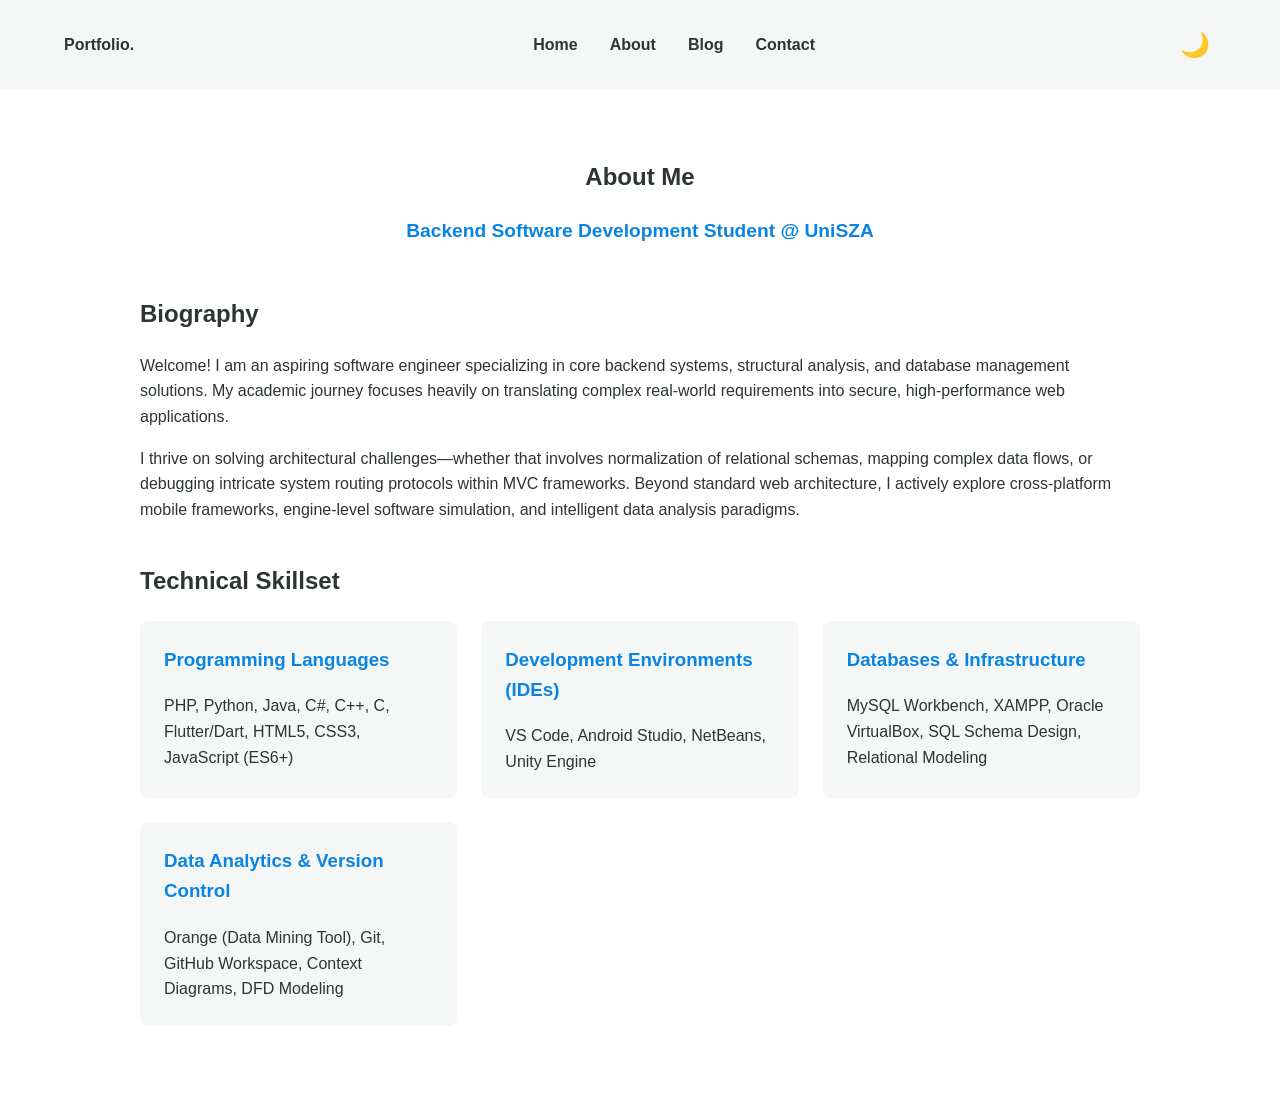
==== about.html @ 0689f3ee "Feat: Expand technical skills matrix to include enterprise languages and data mining utilities" ====
<!DOCTYPE html>
<html lang="en">
<head>
    <meta charset="UTF-8">
    <meta name="viewport" content="width=device-width, initial-scale=1.0">
    <title>Dev Journal | About Me</title>
    <link rel="stylesheet" href="css/style.css">
</head>
<body>

    <nav>
        <div class="logo"><strong>Portfolio.</strong></div>
        <ul class="nav-links">
            <li><a href="index.html">Home</a></li>
            <li><a href="about.html">About</a></li>
            <li><a href="blog.html">Blog</a></li>
            <li><a href="contact.html">Contact</a></li>
        </ul>
        <button id="theme-toggle" style="cursor:pointer; border:none; background:none; font-size:1.5rem;">🌙</button>
    </nav>

    <main style="padding: 3rem 10%; max-width: 1000px; margin: 0 auto;">
        <section class="about-hero" style="text-align: center; margin-bottom: 3rem;">
            <h1>About Me</h1>
            <p style="font-size: 1.2rem; color: var(--accent-color); font-weight: 600;">
                Backend Software Development Student @ UniSZA
            </p>
        </section>

        <section class="bio-section" style="margin-bottom: 2.5rem;">
            <h2>Biography</h2>
            <p>
                Welcome! I am an aspiring software engineer specializing in core backend systems, structural analysis, and database management solutions. My academic journey focuses heavily on translating complex real-world requirements into secure, high-performance web applications.
            </p>
            <p>
                I thrive on solving architectural challenges—whether that involves normalization of relational schemas, mapping complex data flows, or debugging intricate system routing protocols within MVC frameworks. Beyond standard web architecture, I actively explore cross-platform mobile frameworks, engine-level software simulation, and intelligent data analysis paradigms.
            </p>
        </section>

        <section class="skills-section" style="margin-bottom: 2.5rem;">
            <h2>Technical Skillset</h2>
            <div style="display: grid; grid-template-columns: repeat(auto-fit, minmax(280px, 1fr)); gap: 1.5rem; margin-top: 1rem;">
                
                <div style="background: var(--secondary-bg); padding: 1.5rem; border-radius: 8px;">
                    <h3 style="color: var(--accent-color); margin-top: 0;">Programming Languages</h3>
                    <p style="margin-bottom: 0;">
                        PHP, Python, Java, C#, C++, C, Flutter/Dart, HTML5, CSS3, JavaScript (ES6+)
                    </p>
                </div>

                <div style="background: var(--secondary-bg); padding: 1.5rem; border-radius: 8px;">
                    <h3 style="color: var(--accent-color); margin-top: 0;">Development Environments (IDEs)</h3>
                    <p style="margin-bottom: 0;">
                        VS Code, Android Studio, NetBeans, Unity Engine
                    </p>
                </div>

                <div style="background: var(--secondary-bg); padding: 1.5rem; border-radius: 8px;">
                    <h3 style="color: var(--accent-color); margin-top: 0;">Databases & Infrastructure</h3>
                    <p style="margin-bottom: 0;">
                        MySQL Workbench, XAMPP, Oracle VirtualBox, SQL Schema Design, Relational Modeling
                    </p>
                </div>

                <div style="background: var(--secondary-bg); padding: 1.5rem; border-radius: 8px;">
                    <h3 style="color: var(--accent-color); margin-top: 0;">Data Analytics & Version Control</h3>
                    <p style="margin-bottom: 0;">
                        Orange (Data Mining Tool), Git, GitHub Workspace, Context Diagrams, DFD Modeling
                    </p>
                </div>

            </div>
        </section>
    </main>

    <script src="js/script.js"></script>
</body>
</html>
---- css/style.css ----
/* Base Variables */
:root {
    --primary-bg: #ffffff;
    --secondary-bg: #f4f7f6;
    --text-color: #2d3436;
    --accent-color: #0984e3;
}

/* Dark Mode Variables */
body.dark-mode {
    --primary-bg: #1e272e;
    --secondary-bg: #2f353a;
    --text-color: #d2dae2;
    --accent-color: #00d8ff;
}

body {
    background-color: var(--primary-bg);
    color: var(--text-color);
    font-family: 'Inter', sans-serif;
    margin: 0;
    transition: all 0.3s ease;
    line-height: 1.6;
}

/* Navigation  */
nav {
    display: flex;
    justify-content: space-between;
    align-items: center;
    padding: 1rem 5%;
    background: var(--secondary-bg);
}

.nav-links {
    list-style: none;
    display: flex;
    gap: 2rem;
}

.nav-links a {
    text-decoration: none;
    color: var(--text-color);
    font-weight: 600;
}

/* Responsive Logic  */
@media (max-width: 768px) {
    .nav-links {
        display: none; /* We can add a toggle later for mobile */
    }
}
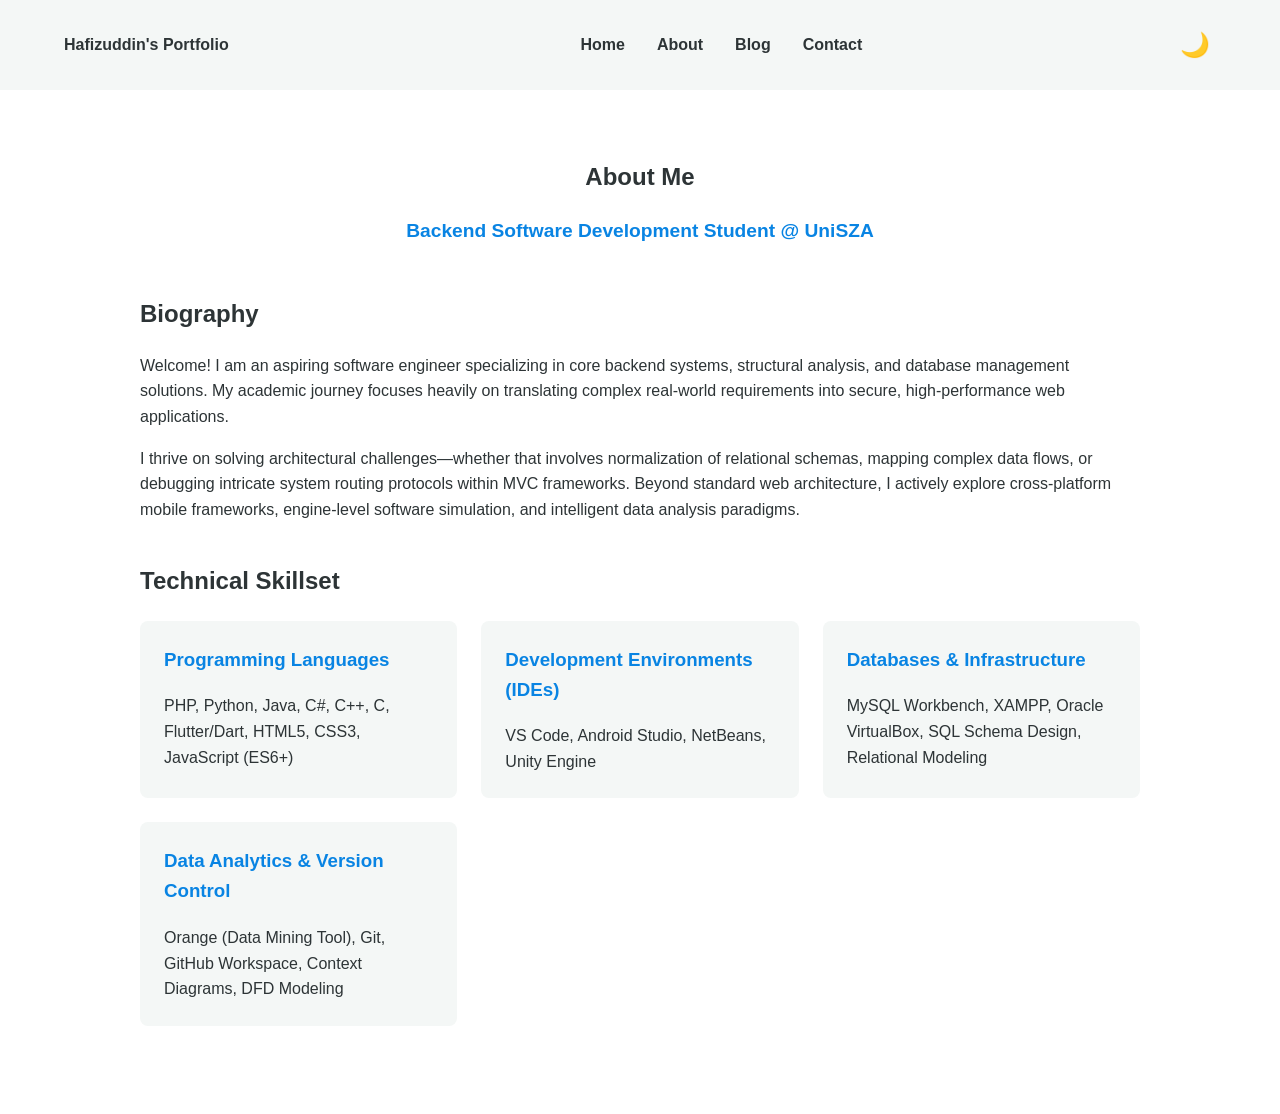
==== commit 6e589256: "Update about.html" ====
--- a/about.html
+++ b/about.html
@@ -9,7 +9,7 @@
 <body>
 
     <nav>
-        <div class="logo"><strong>Portfolio.</strong></div>
+        <div class="logo"><strong>Hafizuddin's Portfolio</strong></div>
         <ul class="nav-links">
             <li><a href="index.html">Home</a></li>
             <li><a href="about.html">About</a></li>
@@ -75,4 +75,4 @@
 
     <script src="js/script.js"></script>
 </body>
-</html>+</html>
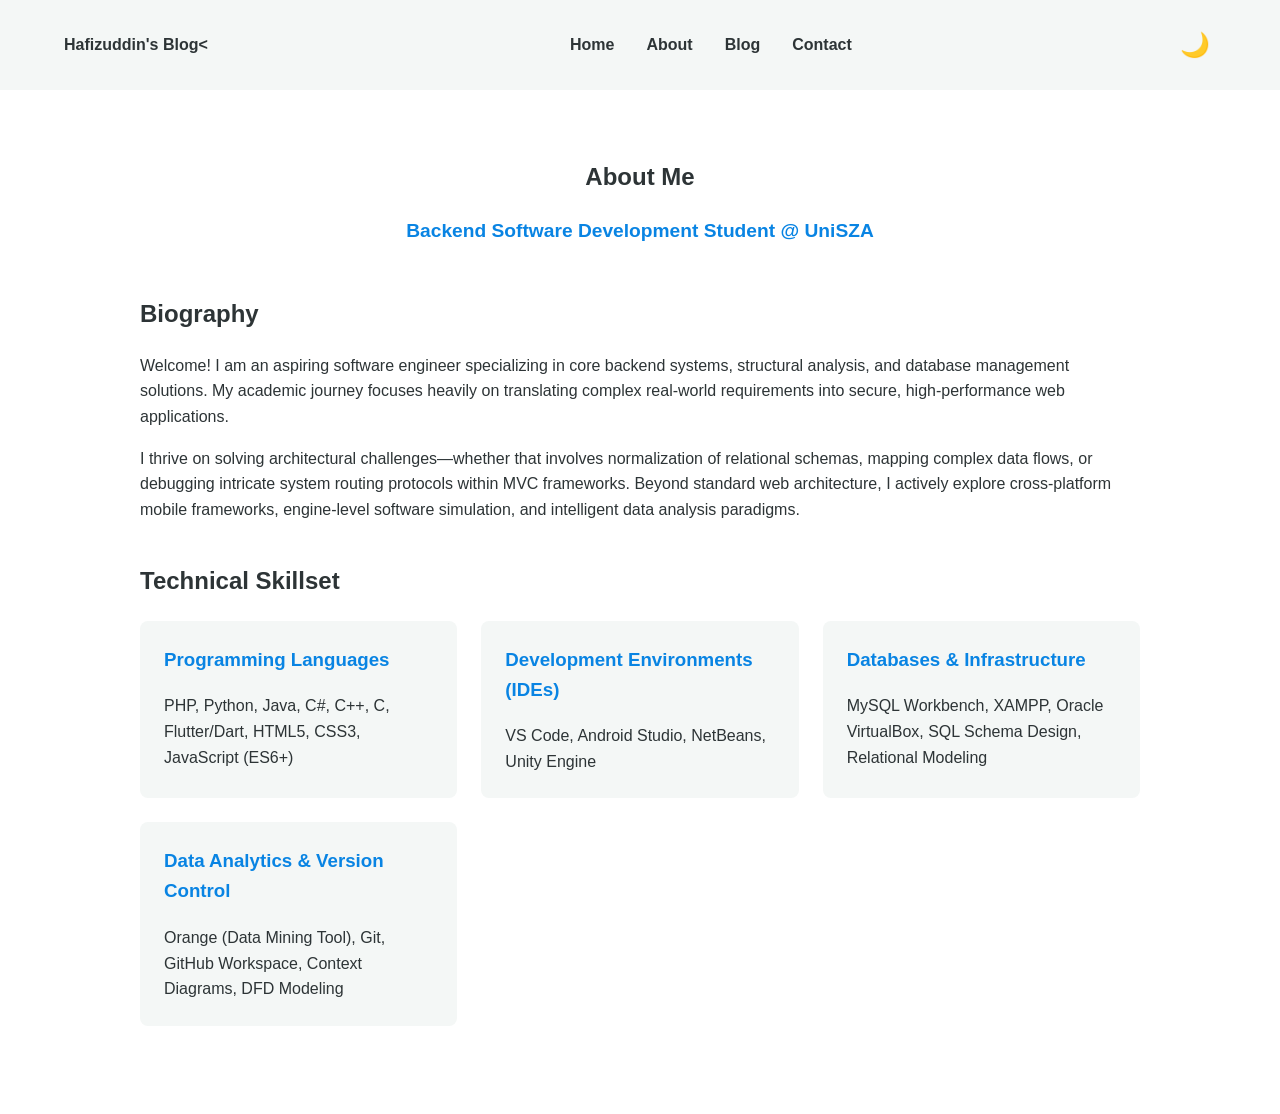
==== commit a846a2ad: "Feat: Integrate live external hosted project links into presentation layer" ====
--- a/about.html
+++ b/about.html
@@ -9,7 +9,7 @@
 <body>
 
     <nav>
-        <div class="logo"><strong>Hafizuddin's Portfolio</strong></div>
+        <div class="logo"><strong>Hafizuddin's Blog<</strong></div>
         <ul class="nav-links">
             <li><a href="index.html">Home</a></li>
             <li><a href="about.html">About</a></li>
@@ -75,4 +75,4 @@
 
     <script src="js/script.js"></script>
 </body>
-</html>
+</html>
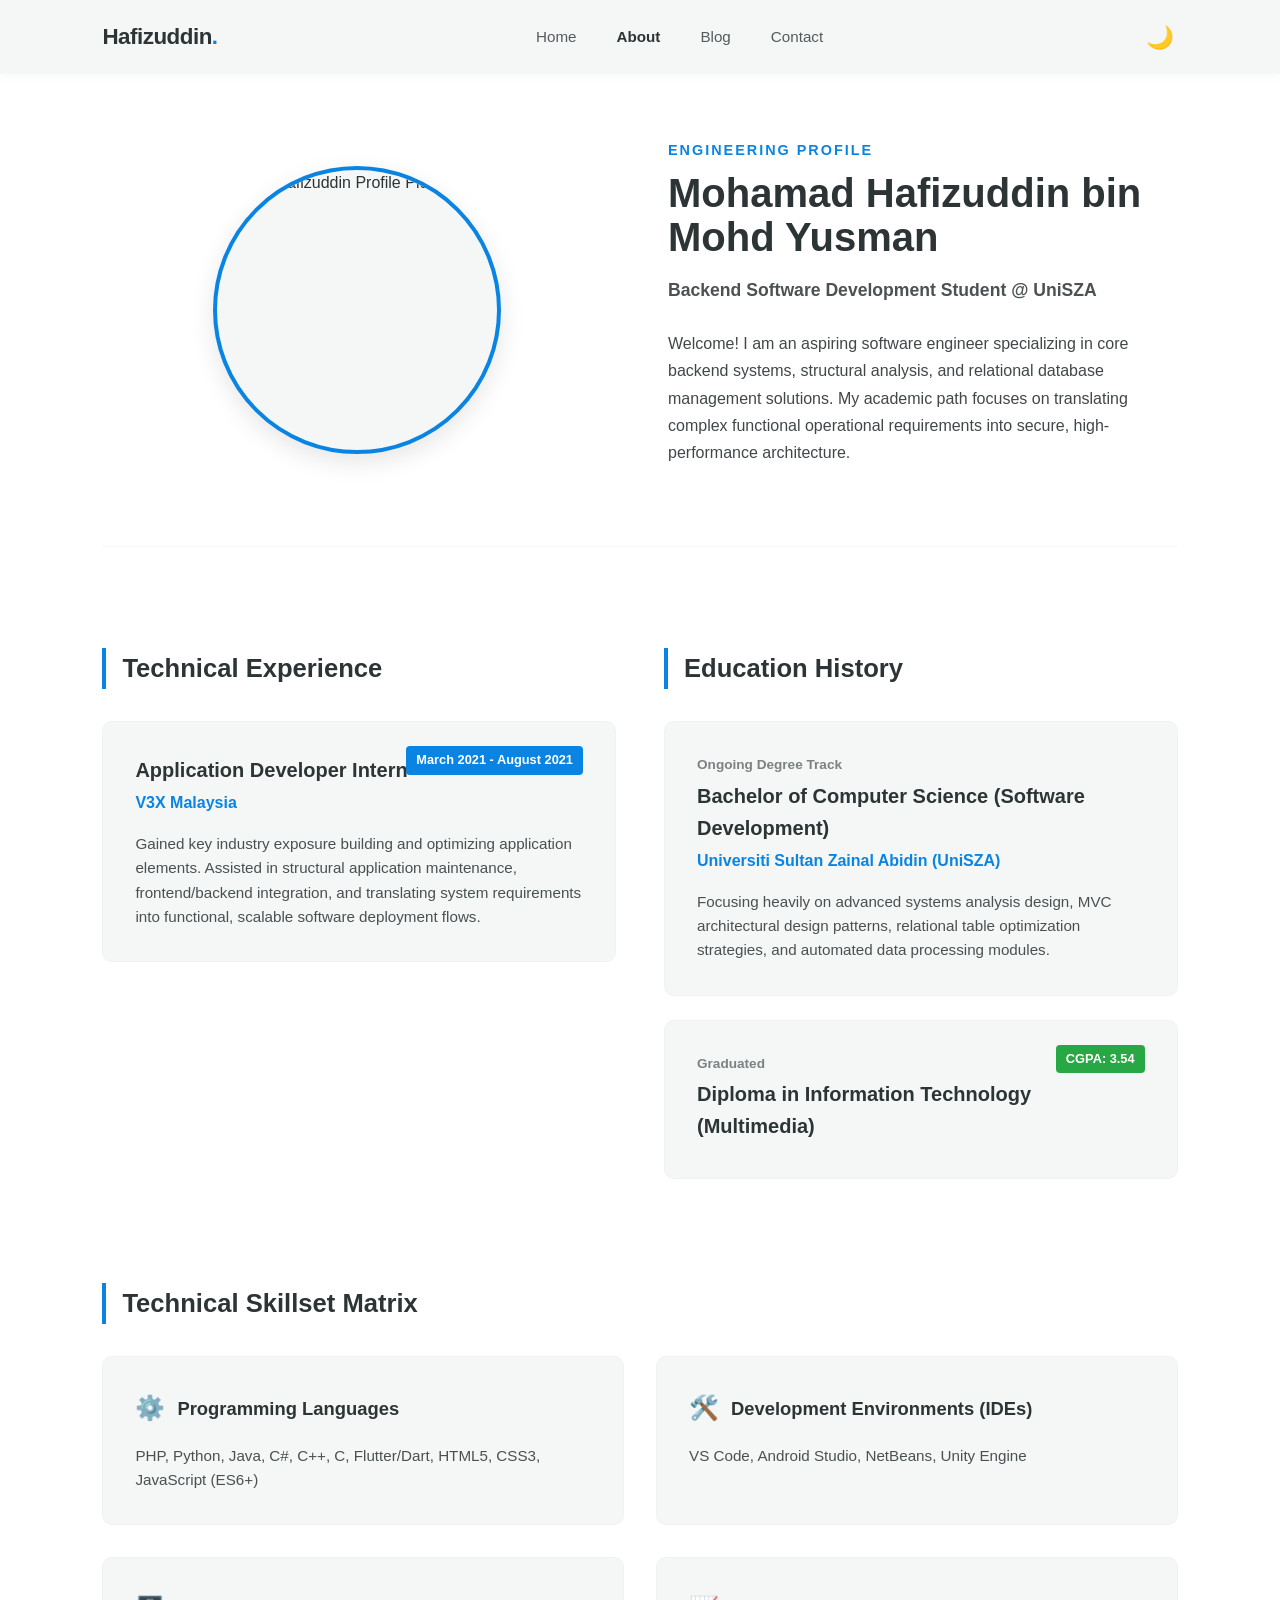
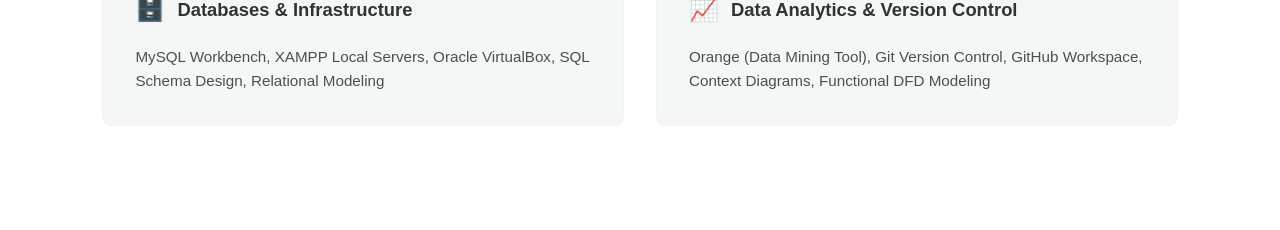
==== commit 1a803066: "Profile: Update education milestone with multimedia diploma and attach V3X Malaysia industry experie" ====
--- a/about.html
+++ b/about.html
@@ -3,72 +3,126 @@
 <head>
     <meta charset="UTF-8">
     <meta name="viewport" content="width=device-width, initial-scale=1.0">
-    <title>Dev Journal | About Me</title>
+    <title>Hafizuddin | About Me</title>
     <link rel="stylesheet" href="css/style.css">
 </head>
 <body>
 
-    <nav>
-        <div class="logo"><strong>Hafizuddin's Blog<</strong></div>
-        <ul class="nav-links">
-            <li><a href="index.html">Home</a></li>
-            <li><a href="about.html">About</a></li>
-            <li><a href="blog.html">Blog</a></li>
-            <li><a href="contact.html">Contact</a></li>
+    <nav style="display: flex; justify-content: space-between; align-items: center; padding: 1.2rem 8%; background: var(--secondary-bg); box-shadow: 0 2px 10px rgba(0,0,0,0.03); position: sticky; top: 0; z-index: 1000;">
+        <div class="logo" style="font-size: 1.4rem; font-weight: 800; letter-spacing: -0.5px;">
+            Hafizuddin<span style="color: var(--accent-color);">.</span>
+        </div>
+        
+        <ul class="nav-links" style="display: flex; list-style: none; gap: 2.5rem; margin: 0; padding: 0; align-items: center;">
+            <li><a href="index.html" style="text-decoration: none; color: var(--text-color); font-weight: 500; font-size: 0.95rem; opacity: 0.8; transition: opacity 0.2s, color 0.2s;">Home</a></li>
+            <li><a href="about.html" style="text-decoration: none; color: var(--text-color); font-weight: 600; font-size: 0.95rem; transition: color 0.2s;">About</a></li>
+            <li><a href="blog.html" style="text-decoration: none; color: var(--text-color); font-weight: 500; font-size: 0.95rem; opacity: 0.8; transition: opacity 0.2s, color 0.2s;">Blog</a></li>
+            <li><a href="contact.html" style="text-decoration: none; color: var(--text-color); font-weight: 500; font-size: 0.95rem; opacity: 0.8; transition: opacity 0.2s, color 0.2s;">Contact</a></li>
         </ul>
-        <button id="theme-toggle" style="cursor:pointer; border:none; background:none; font-size:1.5rem;">🌙</button>
+        
+        <button id="theme-toggle" style="cursor:pointer; border:none; background:none; font-size:1.4rem; display: flex; align-items: center; justify-content: center; transition: transform 0.2s; padding: 4px;" onmouseover="this.style.transform='scale(1.1)'" onmouseout="this.style.transform='scale(1)'">🌙</button>
     </nav>
 
-    <main style="padding: 3rem 10%; max-width: 1000px; margin: 0 auto;">
-        <section class="about-hero" style="text-align: center; margin-bottom: 3rem;">
-            <h1>About Me</h1>
-            <p style="font-size: 1.2rem; color: var(--accent-color); font-weight: 600;">
-                Backend Software Development Student @ UniSZA
-            </p>
+    <main style="padding: 4rem 8%; max-width: 1100px; margin: 0 auto;">
+        
+        <section style="display: grid; grid-template-columns: repeat(auto-fit, minmax(300px, 1fr)); gap: 3.5rem; align-items: center; margin-bottom: 5rem; border-bottom: 1px solid var(--secondary-bg); padding-bottom: 4rem;">
+            
+            <div style="text-align: center;">
+                <div style="width: 280px; height: 280px; margin: 0 auto; border-radius: 50%; overflow: hidden; border: 4px solid var(--accent-color); box-shadow: 0 8px 24px rgba(0,0,0,0.1); background: var(--secondary-bg); display: flex; align-items: center; justify-content: center;">
+                    <img src="profile.jpeg" alt="Hafizuddin Profile Picture" style="width: 100%; height: 100%; object-fit: cover; onerror: this.style.display='none';">
+                </div>
+            </div>
+
+            <div style="line-height: 1.7; font-size: 1.05rem;">
+                <span style="font-size: 0.9rem; text-transform: uppercase; letter-spacing: 2px; color: var(--accent-color); font-weight: bold; display: block; margin-bottom: 0.5rem;">Engineering Profile</span>
+                <h1 style="font-size: 2.5rem; font-weight: 800; margin: 0 0 1rem 0; line-height: 1.1;">Mohamad Hafizuddin bin Mohd Yusman</h1>
+                <p style="font-size: 1.1rem; color: var(--text-color); font-weight: 600; margin-bottom: 1.5rem; opacity: 0.85;">
+                    Backend Software Development Student @ UniSZA
+                </p>
+                <p style="margin-bottom: 1rem; opacity: 0.9; font-size: 1rem;">
+                    Welcome! I am an aspiring software engineer specializing in core backend systems, structural analysis, and relational database management solutions. My academic path focuses on translating complex functional operational requirements into secure, high-performance architecture.
+                </p>
+            </div>
         </section>
 
-        <section class="bio-section" style="margin-bottom: 2.5rem;">
-            <h2>Biography</h2>
-            <p>
-                Welcome! I am an aspiring software engineer specializing in core backend systems, structural analysis, and database management solutions. My academic journey focuses heavily on translating complex real-world requirements into secure, high-performance web applications.
-            </p>
-            <p>
-                I thrive on solving architectural challenges—whether that involves normalization of relational schemas, mapping complex data flows, or debugging intricate system routing protocols within MVC frameworks. Beyond standard web architecture, I actively explore cross-platform mobile frameworks, engine-level software simulation, and intelligent data analysis paradigms.
-            </p>
+        <section style="display: grid; grid-template-columns: repeat(auto-fit, minmax(450px, 1fr)); gap: 3rem; margin-bottom: 5rem;">
+            
+            <div>
+                <h2 style="font-size: 1.6rem; margin-bottom: 2rem; font-weight: 700; border-left: 4px solid var(--accent-color); padding-left: 1rem;">Technical Experience</h2>
+                
+                <div style="background: var(--secondary-bg); padding: 2rem; border-radius: 10px; border: 1px solid rgba(0,0,0,0.02); position: relative; margin-bottom: 1.5rem;">
+                    <span style="font-size: 0.8rem; background: var(--accent-color); color: white; padding: 4px 10px; border-radius: 4px; font-weight: bold; position: absolute; top: 1.5rem; right: 2rem;">March 2021 - August 2021</span>
+                    <h3 style="margin: 0 0 0.25rem 0; font-size: 1.25rem;">Application Developer Intern</h3>
+                    <h4 style="margin: 0 0 1rem 0; font-size: 1rem; color: var(--accent-color); font-weight: 600;">V3X Malaysia</h4>
+                    <p style="margin: 0; font-size: 0.95rem; opacity: 0.85; line-height: 1.6;">
+                        Gained key industry exposure building and optimizing application elements. Assisted in structural application maintenance, frontend/backend integration, and translating system requirements into functional, scalable software deployment flows.
+                    </p>
+                </div>
+            </div>
+
+            <div>
+                <h2 style="font-size: 1.6rem; margin-bottom: 2rem; font-weight: 700; border-left: 4px solid var(--accent-color); padding-left: 1rem;">Education History</h2>
+                
+                <div style="background: var(--secondary-bg); padding: 2rem; border-radius: 10px; border: 1px solid rgba(0,0,0,0.02); margin-bottom: 1.5rem;">
+                    <span style="font-size: 0.85rem; opacity: 0.6; font-weight: bold; display: block; margin-bottom: 0.25rem;">Ongoing Degree Track</span>
+                    <h3 style="margin: 0 0 0.25rem 0; font-size: 1.25rem;">Bachelor of Computer Science (Software Development)</h3>
+                    <h4 style="margin: 0 0 1rem 0; font-size: 1rem; color: var(--accent-color); font-weight: 600;">Universiti Sultan Zainal Abidin (UniSZA)</h4>
+                    <p style="margin: 0; font-size: 0.95rem; opacity: 0.85; line-height: 1.6;">
+                        Focusing heavily on advanced systems analysis design, MVC architectural design patterns, relational table optimization strategies, and automated data processing modules.
+                    </p>
+                </div>
+
+                <div style="background: var(--secondary-bg); padding: 2rem; border-radius: 10px; border: 1px solid rgba(0,0,0,0.02); margin-bottom: 1.5rem; position: relative;">
+                    <span style="font-size: 0.8rem; background: #28a745; color: white; padding: 4px 10px; border-radius: 4px; font-weight: bold; position: absolute; top: 1.5rem; right: 2rem;">CGPA: 3.54</span>
+                    <span style="font-size: 0.85rem; opacity: 0.6; font-weight: bold; display: block; margin-bottom: 0.25rem;">Graduated</span>
+                    <h3 style="margin: 0 0 0.25rem 0; font-size: 1.25rem;">Diploma in Information Technology (Multimedia)</h3>
+                </div>
+            </div>
         </section>
 
         <section class="skills-section" style="margin-bottom: 2.5rem;">
-            <h2>Technical Skillset</h2>
-            <div style="display: grid; grid-template-columns: repeat(auto-fit, minmax(280px, 1fr)); gap: 1.5rem; margin-top: 1rem;">
-                
-                <div style="background: var(--secondary-bg); padding: 1.5rem; border-radius: 8px;">
-                    <h3 style="color: var(--accent-color); margin-top: 0;">Programming Languages</h3>
-                    <p style="margin-bottom: 0;">
+            <h2 style="font-size: 1.6rem; margin-bottom: 2rem; font-weight: 700; border-left: 4px solid var(--accent-color); padding-left: 1rem;">Technical Skillset Matrix</h2>
+            
+            <div style="display: grid; grid-template-columns: repeat(auto-fit, minmax(450px, 1fr)); gap: 2rem;">
+                <div style="background: var(--secondary-bg); padding: 2rem; border-radius: 10px; border: 1px solid rgba(0,0,0,0.02); display: flex; flex-direction: column; gap: 0.5rem;">
+                    <div style="display: flex; align-items: center; gap: 0.75rem; margin-bottom: 0.5rem;">
+                        <span style="font-size: 1.5rem;">⚙️</span>
+                        <h3 style="margin: 0; font-size: 1.15rem; font-weight: 700;">Programming Languages</h3>
+                    </div>
+                    <p style="margin: 0; line-height: 1.6; font-size: 0.95rem; opacity: 0.85;">
                         PHP, Python, Java, C#, C++, C, Flutter/Dart, HTML5, CSS3, JavaScript (ES6+)
                     </p>
                 </div>
 
-                <div style="background: var(--secondary-bg); padding: 1.5rem; border-radius: 8px;">
-                    <h3 style="color: var(--accent-color); margin-top: 0;">Development Environments (IDEs)</h3>
-                    <p style="margin-bottom: 0;">
+                <div style="background: var(--secondary-bg); padding: 2rem; border-radius: 10px; border: 1px solid rgba(0,0,0,0.02); display: flex; flex-direction: column; gap: 0.5rem;">
+                    <div style="display: flex; align-items: center; gap: 0.75rem; margin-bottom: 0.5rem;">
+                        <span style="font-size: 1.5rem;">🛠️</span>
+                        <h3 style="margin: 0; font-size: 1.15rem; font-weight: 700;">Development Environments (IDEs)</h3>
+                    </div>
+                    <p style="margin: 0; line-height: 1.6; font-size: 0.95rem; opacity: 0.85;">
                         VS Code, Android Studio, NetBeans, Unity Engine
                     </p>
                 </div>
 
-                <div style="background: var(--secondary-bg); padding: 1.5rem; border-radius: 8px;">
-                    <h3 style="color: var(--accent-color); margin-top: 0;">Databases & Infrastructure</h3>
-                    <p style="margin-bottom: 0;">
-                        MySQL Workbench, XAMPP, Oracle VirtualBox, SQL Schema Design, Relational Modeling
+                <div style="background: var(--secondary-bg); padding: 2rem; border-radius: 10px; border: 1px solid rgba(0,0,0,0.02); display: flex; flex-direction: column; gap: 0.5rem;">
+                    <div style="display: flex; align-items: center; gap: 0.75rem; margin-bottom: 0.5rem;">
+                        <span style="font-size: 1.5rem;">🗄️</span>
+                        <h3 style="margin: 0; font-size: 1.15rem; font-weight: 700;">Databases & Infrastructure</h3>
+                    </div>
+                    <p style="margin: 0; line-height: 1.6; font-size: 0.95rem; opacity: 0.85;">
+                        MySQL Workbench, XAMPP Local Servers, Oracle VirtualBox, SQL Schema Design, Relational Modeling
                     </p>
                 </div>
 
-                <div style="background: var(--secondary-bg); padding: 1.5rem; border-radius: 8px;">
-                    <h3 style="color: var(--accent-color); margin-top: 0;">Data Analytics & Version Control</h3>
-                    <p style="margin-bottom: 0;">
-                        Orange (Data Mining Tool), Git, GitHub Workspace, Context Diagrams, DFD Modeling
+                <div style="background: var(--secondary-bg); padding: 2rem; border-radius: 10px; border: 1px solid rgba(0,0,0,0.02); display: flex; flex-direction: column; gap: 0.5rem;">
+                    <div style="display: flex; align-items: center; gap: 0.75rem; margin-bottom: 0.5rem;">
+                        <span style="font-size: 1.5rem;">📈</span>
+                        <h3 style="margin: 0; font-size: 1.15rem; font-weight: 700;">Data Analytics & Version Control</h3>
+                    </div>
+                    <p style="margin: 0; line-height: 1.6; font-size: 0.95rem; opacity: 0.85;">
+                        Orange (Data Mining Tool), Git Version Control, GitHub Workspace, Context Diagrams, Functional DFD Modeling
                     </p>
                 </div>
-
             </div>
         </section>
     </main>
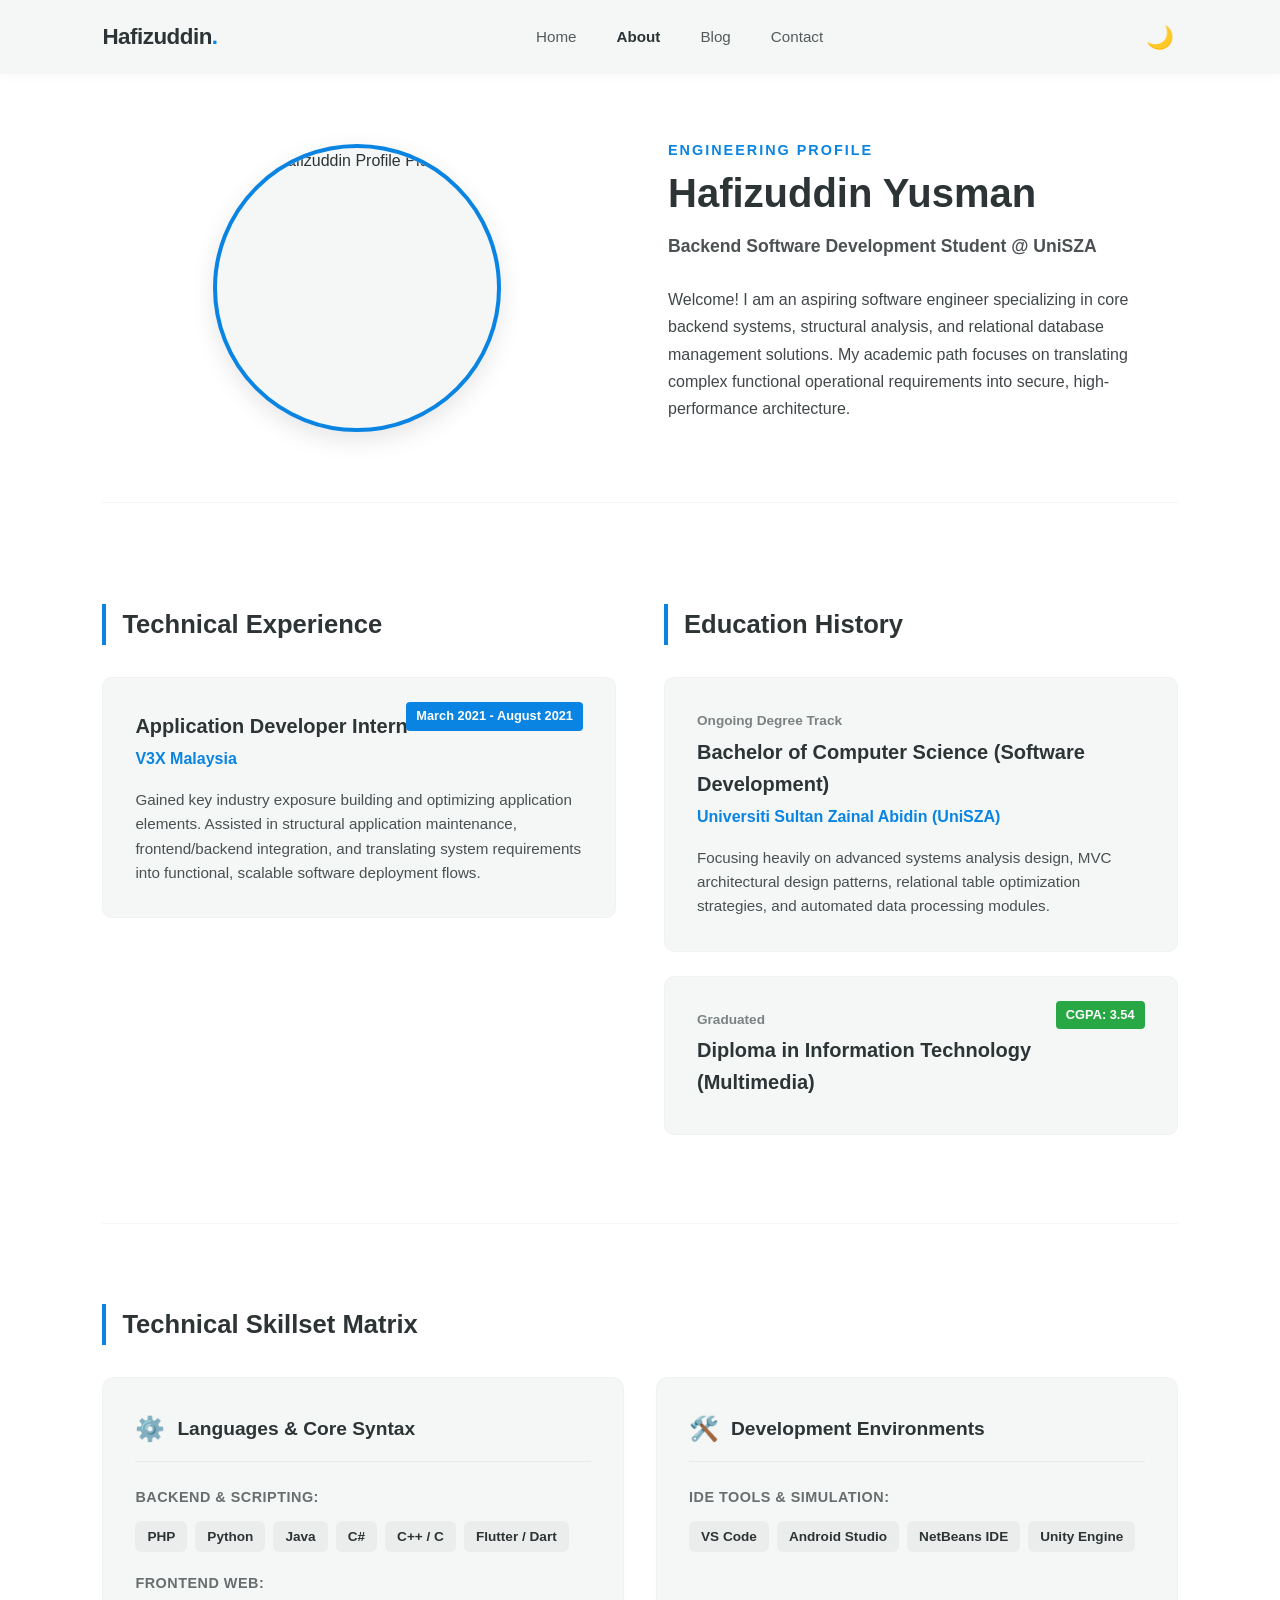
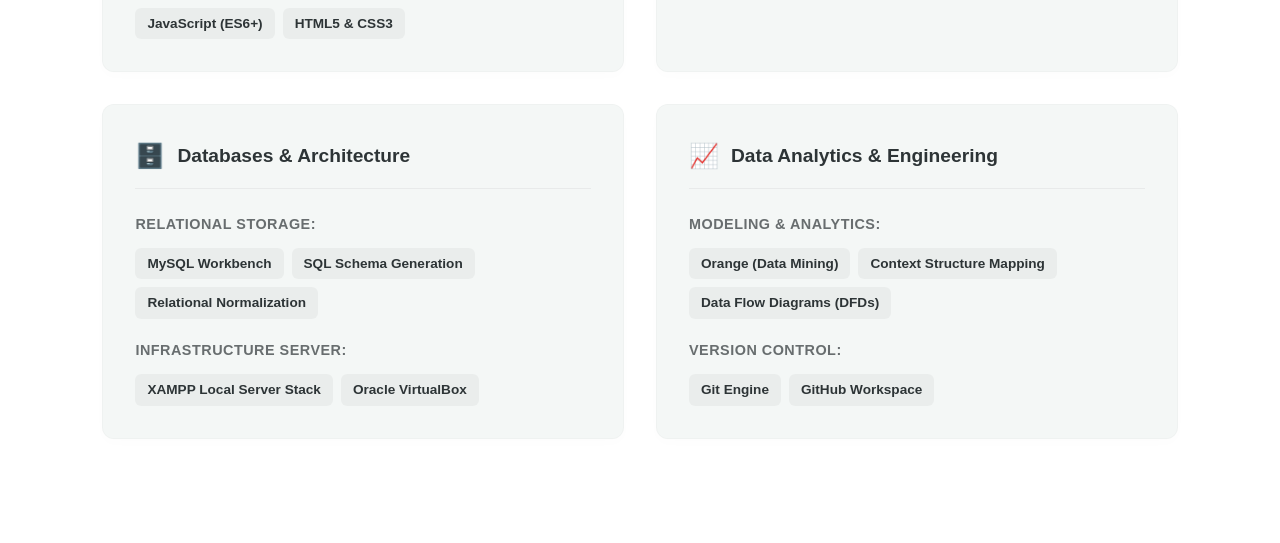
==== commit 4d9c8e8d: "Design: Restructure Technical Skillset section into structured tag blocks with subcategory subheader" ====
--- a/about.html
+++ b/about.html
@@ -35,7 +35,7 @@
 
             <div style="line-height: 1.7; font-size: 1.05rem;">
                 <span style="font-size: 0.9rem; text-transform: uppercase; letter-spacing: 2px; color: var(--accent-color); font-weight: bold; display: block; margin-bottom: 0.5rem;">Engineering Profile</span>
-                <h1 style="font-size: 2.5rem; font-weight: 800; margin: 0 0 1rem 0; line-height: 1.1;">Mohamad Hafizuddin bin Mohd Yusman</h1>
+                <h1 style="font-size: 2.5rem; font-weight: 800; margin: 0 0 1rem 0; line-height: 1.1;">Hafizuddin Yusman</h1>
                 <p style="font-size: 1.1rem; color: var(--text-color); font-weight: 600; margin-bottom: 1.5rem; opacity: 0.85;">
                     Backend Software Development Student @ UniSZA
                 </p>
@@ -45,7 +45,7 @@
             </div>
         </section>
 
-        <section style="display: grid; grid-template-columns: repeat(auto-fit, minmax(450px, 1fr)); gap: 3rem; margin-bottom: 5rem;">
+        <section style="display: grid; grid-template-columns: repeat(auto-fit, minmax(450px, 1fr)); gap: 3rem; margin-bottom: 5rem; border-bottom: 1px solid var(--secondary-bg); padding-bottom: 4rem;">
             
             <div>
                 <h2 style="font-size: 1.6rem; margin-bottom: 2rem; font-weight: 700; border-left: 4px solid var(--accent-color); padding-left: 1rem;">Technical Experience</h2>
@@ -84,45 +84,75 @@
             <h2 style="font-size: 1.6rem; margin-bottom: 2rem; font-weight: 700; border-left: 4px solid var(--accent-color); padding-left: 1rem;">Technical Skillset Matrix</h2>
             
             <div style="display: grid; grid-template-columns: repeat(auto-fit, minmax(450px, 1fr)); gap: 2rem;">
-                <div style="background: var(--secondary-bg); padding: 2rem; border-radius: 10px; border: 1px solid rgba(0,0,0,0.02); display: flex; flex-direction: column; gap: 0.5rem;">
-                    <div style="display: flex; align-items: center; gap: 0.75rem; margin-bottom: 0.5rem;">
+                
+                <div style="background: var(--secondary-bg); padding: 2rem; border-radius: 12px; border: 1px solid rgba(0,0,0,0.02); box-shadow: 0 4px 12px rgba(0,0,0,0.01);">
+                    <div style="display: flex; align-items: center; gap: 0.75rem; margin-bottom: 1.5rem; border-bottom: 1px solid rgba(0,0,0,0.05); padding-bottom: 0.75rem;">
                         <span style="font-size: 1.5rem;">⚙️</span>
-                        <h3 style="margin: 0; font-size: 1.15rem; font-weight: 700;">Programming Languages</h3>
+                        <h3 style="margin: 0; font-size: 1.2rem; font-weight: 700;">Languages & Core Syntax</h3>
                     </div>
-                    <p style="margin: 0; line-height: 1.6; font-size: 0.95rem; opacity: 0.85;">
-                        PHP, Python, Java, C#, C++, C, Flutter/Dart, HTML5, CSS3, JavaScript (ES6+)
-                    </p>
+                    <div style="display: flex; flex-wrap: wrap; gap: 0.5rem; line-height: 1.6;">
+                        <strong style="width: 100%; margin-bottom: 0.25rem; font-size: 0.9rem; opacity: 0.7; text-transform: uppercase; letter-spacing: 0.5px;">Backend & Scripting:</strong>
+                        <span style="background: rgba(0,0,0,0.04); padding: 5px 12px; border-radius: 6px; font-size: 0.85rem; font-weight: 600;">PHP</span>
+                        <span style="background: rgba(0,0,0,0.04); padding: 5px 12px; border-radius: 6px; font-size: 0.85rem; font-weight: 600;">Python</span>
+                        <span style="background: rgba(0,0,0,0.04); padding: 5px 12px; border-radius: 6px; font-size: 0.85rem; font-weight: 600;">Java</span>
+                        <span style="background: rgba(0,0,0,0.04); padding: 5px 12px; border-radius: 6px; font-size: 0.85rem; font-weight: 600;">C#</span>
+                        <span style="background: rgba(0,0,0,0.04); padding: 5px 12px; border-radius: 6px; font-size: 0.85rem; font-weight: 600;">C++ / C</span>
+                        <span style="background: rgba(0,0,0,0.04); padding: 5px 12px; border-radius: 6px; font-size: 0.85rem; font-weight: 600;">Flutter / Dart</span>
+                        
+                        <strong style="width: 100%; margin: 0.75rem 0 0.25rem 0; font-size: 0.9rem; opacity: 0.7; text-transform: uppercase; letter-spacing: 0.5px;">Frontend Web:</strong>
+                        <span style="background: rgba(0,0,0,0.04); padding: 5px 12px; border-radius: 6px; font-size: 0.85rem; font-weight: 600;">JavaScript (ES6+)</span>
+                        <span style="background: rgba(0,0,0,0.04); padding: 5px 12px; border-radius: 6px; font-size: 0.85rem; font-weight: 600;">HTML5 & CSS3</span>
+                    </div>
                 </div>
 
-                <div style="background: var(--secondary-bg); padding: 2rem; border-radius: 10px; border: 1px solid rgba(0,0,0,0.02); display: flex; flex-direction: column; gap: 0.5rem;">
-                    <div style="display: flex; align-items: center; gap: 0.75rem; margin-bottom: 0.5rem;">
+                <div style="background: var(--secondary-bg); padding: 2rem; border-radius: 12px; border: 1px solid rgba(0,0,0,0.02); box-shadow: 0 4px 12px rgba(0,0,0,0.01);">
+                    <div style="display: flex; align-items: center; gap: 0.75rem; margin-bottom: 1.5rem; border-bottom: 1px solid rgba(0,0,0,0.05); padding-bottom: 0.75rem;">
                         <span style="font-size: 1.5rem;">🛠️</span>
-                        <h3 style="margin: 0; font-size: 1.15rem; font-weight: 700;">Development Environments (IDEs)</h3>
+                        <h3 style="margin: 0; font-size: 1.2rem; font-weight: 700;">Development Environments</h3>
                     </div>
-                    <p style="margin: 0; line-height: 1.6; font-size: 0.95rem; opacity: 0.85;">
-                        VS Code, Android Studio, NetBeans, Unity Engine
-                    </p>
+                    <div style="display: flex; flex-wrap: wrap; gap: 0.5rem;">
+                        <strong style="width: 100%; margin-bottom: 0.25rem; font-size: 0.9rem; opacity: 0.7; text-transform: uppercase; letter-spacing: 0.5px;">IDE Tools & Simulation:</strong>
+                        <span style="background: rgba(0,0,0,0.04); padding: 5px 12px; border-radius: 6px; font-size: 0.85rem; font-weight: 600;">VS Code</span>
+                        <span style="background: rgba(0,0,0,0.04); padding: 5px 12px; border-radius: 6px; font-size: 0.85rem; font-weight: 600;">Android Studio</span>
+                        <span style="background: rgba(0,0,0,0.04); padding: 5px 12px; border-radius: 6px; font-size: 0.85rem; font-weight: 600;">NetBeans IDE</span>
+                        <span style="background: rgba(0,0,0,0.04); padding: 5px 12px; border-radius: 6px; font-size: 0.85rem; font-weight: 600;">Unity Engine</span>
+                    </div>
                 </div>
 
-                <div style="background: var(--secondary-bg); padding: 2rem; border-radius: 10px; border: 1px solid rgba(0,0,0,0.02); display: flex; flex-direction: column; gap: 0.5rem;">
-                    <div style="display: flex; align-items: center; gap: 0.75rem; margin-bottom: 0.5rem;">
+                <div style="background: var(--secondary-bg); padding: 2rem; border-radius: 12px; border: 1px solid rgba(0,0,0,0.02); box-shadow: 0 4px 12px rgba(0,0,0,0.01);">
+                    <div style="display: flex; align-items: center; gap: 0.75rem; margin-bottom: 1.5rem; border-bottom: 1px solid rgba(0,0,0,0.05); padding-bottom: 0.75rem;">
                         <span style="font-size: 1.5rem;">🗄️</span>
-                        <h3 style="margin: 0; font-size: 1.15rem; font-weight: 700;">Databases & Infrastructure</h3>
+                        <h3 style="margin: 0; font-size: 1.2rem; font-weight: 700;">Databases & Architecture</h3>
                     </div>
-                    <p style="margin: 0; line-height: 1.6; font-size: 0.95rem; opacity: 0.85;">
-                        MySQL Workbench, XAMPP Local Servers, Oracle VirtualBox, SQL Schema Design, Relational Modeling
-                    </p>
+                    <div style="display: flex; flex-wrap: wrap; gap: 0.5rem;">
+                        <strong style="width: 100%; margin-bottom: 0.25rem; font-size: 0.9rem; opacity: 0.7; text-transform: uppercase; letter-spacing: 0.5px;">Relational Storage:</strong>
+                        <span style="background: rgba(0,0,0,0.04); padding: 5px 12px; border-radius: 6px; font-size: 0.85rem; font-weight: 600;">MySQL Workbench</span>
+                        <span style="background: rgba(0,0,0,0.04); padding: 5px 12px; border-radius: 6px; font-size: 0.85rem; font-weight: 600;">SQL Schema Generation</span>
+                        <span style="background: rgba(0,0,0,0.04); padding: 5px 12px; border-radius: 6px; font-size: 0.85rem; font-weight: 600;">Relational Normalization</span>
+                        
+                        <strong style="width: 100%; margin: 0.75rem 0 0.25rem 0; font-size: 0.9rem; opacity: 0.7; text-transform: uppercase; letter-spacing: 0.5px;">Infrastructure Server:</strong>
+                        <span style="background: rgba(0,0,0,0.04); padding: 5px 12px; border-radius: 6px; font-size: 0.85rem; font-weight: 600;">XAMPP Local Server Stack</span>
+                        <span style="background: rgba(0,0,0,0.04); padding: 5px 12px; border-radius: 6px; font-size: 0.85rem; font-weight: 600;">Oracle VirtualBox</span>
+                    </div>
                 </div>
 
-                <div style="background: var(--secondary-bg); padding: 2rem; border-radius: 10px; border: 1px solid rgba(0,0,0,0.02); display: flex; flex-direction: column; gap: 0.5rem;">
-                    <div style="display: flex; align-items: center; gap: 0.75rem; margin-bottom: 0.5rem;">
+                <div style="background: var(--secondary-bg); padding: 2rem; border-radius: 12px; border: 1px solid rgba(0,0,0,0.02); box-shadow: 0 4px 12px rgba(0,0,0,0.01);">
+                    <div style="display: flex; align-items: center; gap: 0.75rem; margin-bottom: 1.5rem; border-bottom: 1px solid rgba(0,0,0,0.05); padding-bottom: 0.75rem;">
                         <span style="font-size: 1.5rem;">📈</span>
-                        <h3 style="margin: 0; font-size: 1.15rem; font-weight: 700;">Data Analytics & Version Control</h3>
+                        <h3 style="margin: 0; font-size: 1.2rem; font-weight: 700;">Data Analytics & Engineering</h3>
                     </div>
-                    <p style="margin: 0; line-height: 1.6; font-size: 0.95rem; opacity: 0.85;">
-                        Orange (Data Mining Tool), Git Version Control, GitHub Workspace, Context Diagrams, Functional DFD Modeling
-                    </p>
+                    <div style="display: flex; flex-wrap: wrap; gap: 0.5rem;">
+                        <strong style="width: 100%; margin-bottom: 0.25rem; font-size: 0.9rem; opacity: 0.7; text-transform: uppercase; letter-spacing: 0.5px;">Modeling & Analytics:</strong>
+                        <span style="background: rgba(0,0,0,0.04); padding: 5px 12px; border-radius: 6px; font-size: 0.85rem; font-weight: 600;">Orange (Data Mining)</span>
+                        <span style="background: rgba(0,0,0,0.04); padding: 5px 12px; border-radius: 6px; font-size: 0.85rem; font-weight: 600;">Context Structure Mapping</span>
+                        <span style="background: rgba(0,0,0,0.04); padding: 5px 12px; border-radius: 6px; font-size: 0.85rem; font-weight: 600;">Data Flow Diagrams (DFDs)</span>
+                        
+                        <strong style="width: 100%; margin: 0.75rem 0 0.25rem 0; font-size: 0.9rem; opacity: 0.7; text-transform: uppercase; letter-spacing: 0.5px;">Version Control:</strong>
+                        <span style="background: rgba(0,0,0,0.04); padding: 5px 12px; border-radius: 6px; font-size: 0.85rem; font-weight: 600;">Git Engine</span>
+                        <span style="background: rgba(0,0,0,0.04); padding: 5px 12px; border-radius: 6px; font-size: 0.85rem; font-weight: 600;">GitHub Workspace</span>
+                    </div>
                 </div>
+
             </div>
         </section>
     </main>
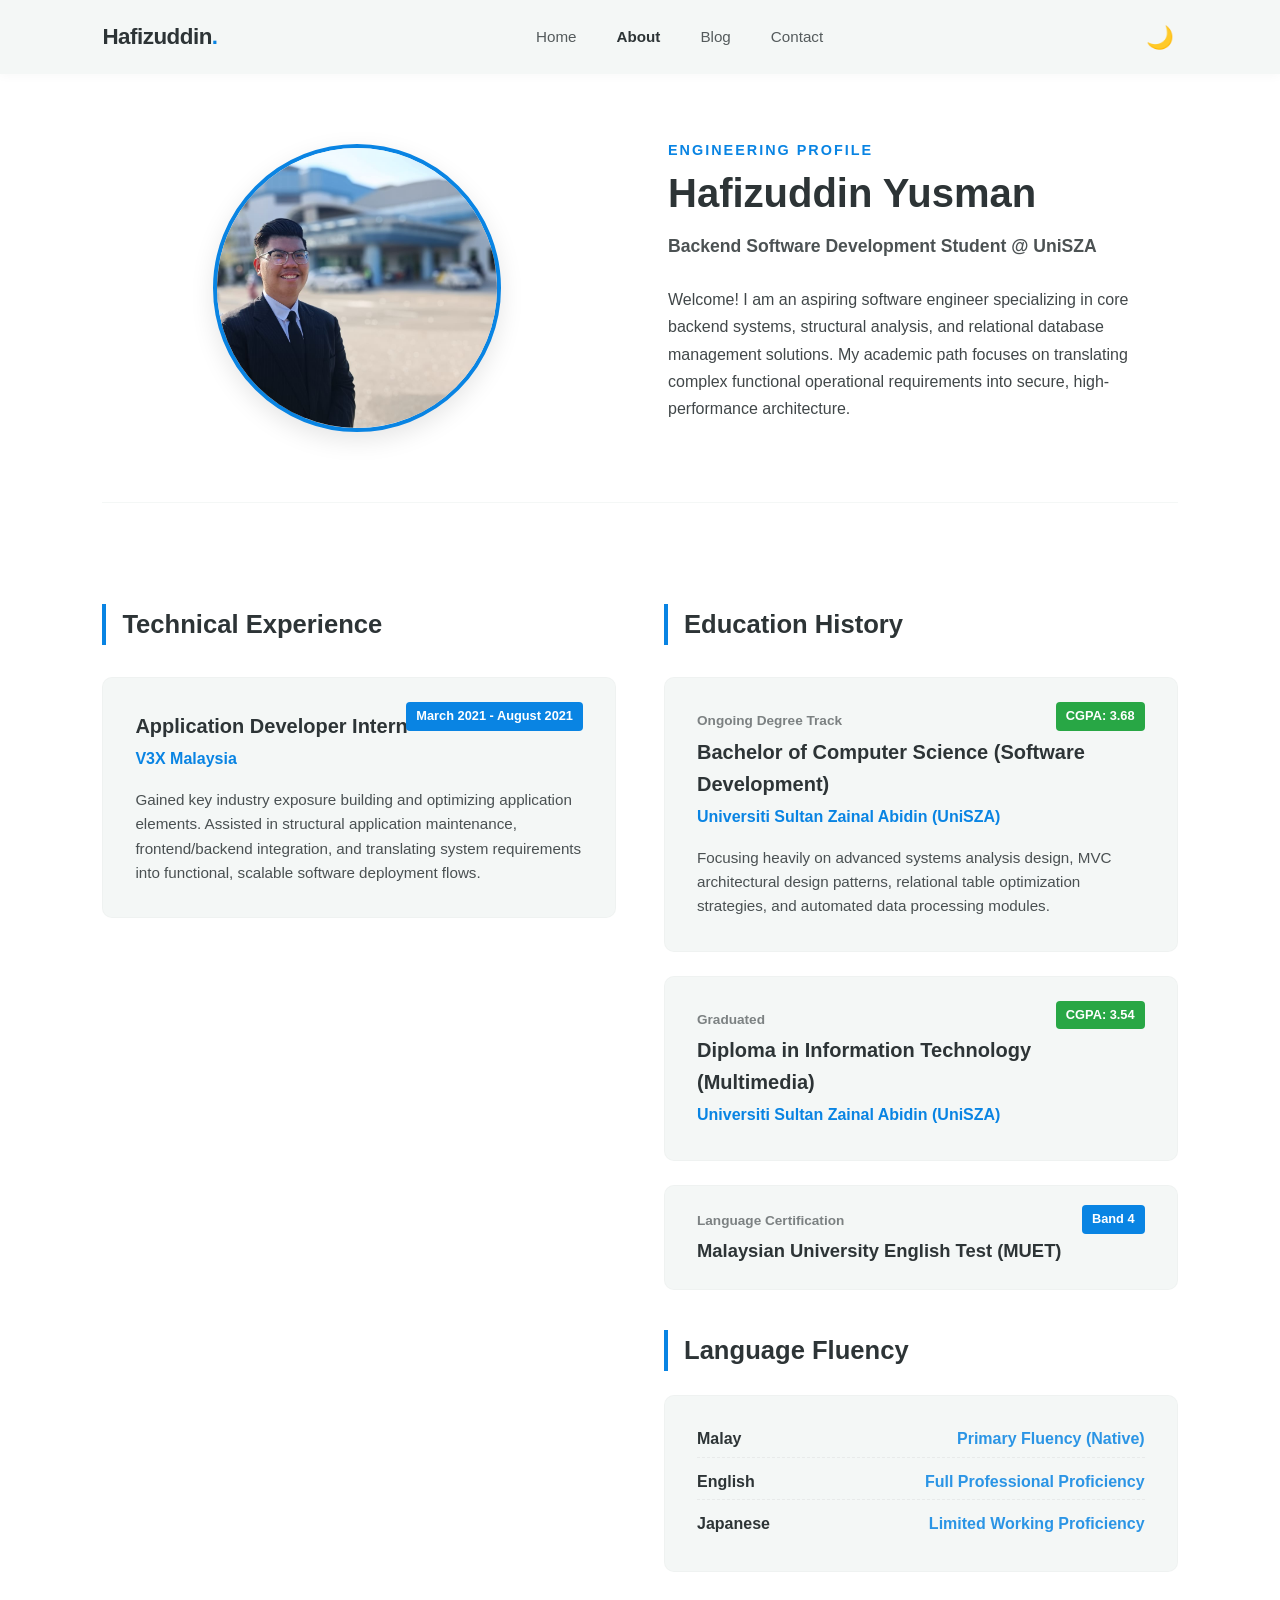
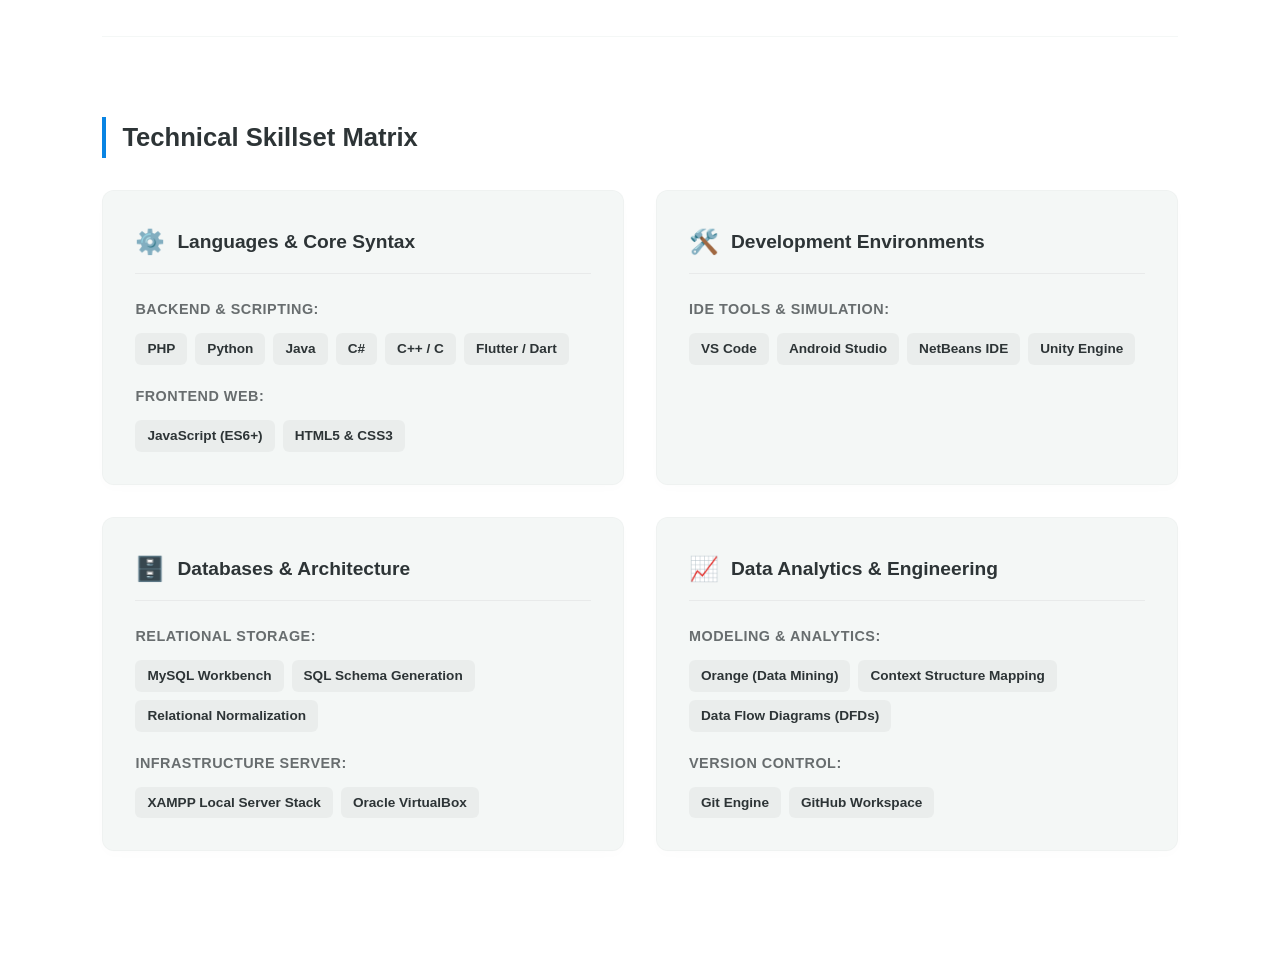
==== commit 9d25df58: "Refactor: Modularize language fluency metrics into a standalone architectural section" ====
--- a/about.html
+++ b/about.html
@@ -63,7 +63,8 @@
             <div>
                 <h2 style="font-size: 1.6rem; margin-bottom: 2rem; font-weight: 700; border-left: 4px solid var(--accent-color); padding-left: 1rem;">Education History</h2>
                 
-                <div style="background: var(--secondary-bg); padding: 2rem; border-radius: 10px; border: 1px solid rgba(0,0,0,0.02); margin-bottom: 1.5rem;">
+                <div style="background: var(--secondary-bg); padding: 2rem; border-radius: 10px; border: 1px solid rgba(0,0,0,0.02); margin-bottom: 1.5rem; position: relative;">
+                    <span style="font-size: 0.8rem; background: #28a745; color: white; padding: 4px 10px; border-radius: 4px; font-weight: bold; position: absolute; top: 1.5rem; right: 2rem;">CGPA: 3.68</span>
                     <span style="font-size: 0.85rem; opacity: 0.6; font-weight: bold; display: block; margin-bottom: 0.25rem;">Ongoing Degree Track</span>
                     <h3 style="margin: 0 0 0.25rem 0; font-size: 1.25rem;">Bachelor of Computer Science (Software Development)</h3>
                     <h4 style="margin: 0 0 1rem 0; font-size: 1rem; color: var(--accent-color); font-weight: 600;">Universiti Sultan Zainal Abidin (UniSZA)</h4>
@@ -76,7 +77,33 @@
                     <span style="font-size: 0.8rem; background: #28a745; color: white; padding: 4px 10px; border-radius: 4px; font-weight: bold; position: absolute; top: 1.5rem; right: 2rem;">CGPA: 3.54</span>
                     <span style="font-size: 0.85rem; opacity: 0.6; font-weight: bold; display: block; margin-bottom: 0.25rem;">Graduated</span>
                     <h3 style="margin: 0 0 0.25rem 0; font-size: 1.25rem;">Diploma in Information Technology (Multimedia)</h3>
+                    <h4 style="margin: 0; font-size: 1rem; color: var(--accent-color); font-weight: 600;">Universiti Sultan Zainal Abidin (UniSZA)</h4>
                 </div>
+
+                <div style="background: var(--secondary-bg); padding: 1.5rem 2rem; border-radius: 10px; border: 1px solid rgba(0,0,0,0.02); position: relative; margin-bottom: 2.5rem;">
+                    <span style="font-size: 0.8rem; background: var(--accent-color); color: white; padding: 4px 10px; border-radius: 4px; font-weight: bold; position: absolute; top: 1.2rem; right: 2rem;">Band 4</span>
+                    <span style="font-size: 0.85rem; opacity: 0.6; font-weight: bold; display: block; margin-bottom: 0.25rem;">Language Certification</span>
+                    <h3 style="margin: 0; font-size: 1.15rem; font-weight: 700;">Malaysian University English Test (MUET)</h3>
+                </div>
+
+                <h2 style="font-size: 1.6rem; margin-bottom: 1.5rem; font-weight: 700; border-left: 4px solid var(--accent-color); padding-left: 1rem;">Language Fluency</h2>
+                <div style="background: var(--secondary-bg); padding: 2rem; border-radius: 10px; border: 1px solid rgba(0,0,0,0.02);">
+                    <div style="display: flex; flex-direction: column; gap: 0.8rem; font-size: 1rem; line-height: 1.4;">
+                        <div style="display: flex; justify-content: space-between; border-bottom: 1px dashed rgba(0,0,0,0.05); padding-bottom: 0.4rem;">
+                            <strong>Malay</strong> 
+                            <span style="opacity: 0.85; font-weight: 600; color: var(--accent-color);">Primary Fluency (Native)</span>
+                        </div>
+                        <div style="display: flex; justify-content: space-between; border-bottom: 1px dashed rgba(0,0,0,0.05); padding-bottom: 0.4rem;">
+                            <strong>English</strong> 
+                            <span style="opacity: 0.85; font-weight: 600; color: var(--accent-color);">Full Professional Proficiency</span>
+                        </div>
+                        <div style="display: flex; justify-content: space-between; padding-bottom: 0.2rem;">
+                            <strong>Japanese</strong> 
+                            <span style="opacity: 0.85; font-weight: 600; color: var(--accent-color);">Limited Working Proficiency</span>
+                        </div>
+                    </div>
+                </div>
+
             </div>
         </section>
 
--- a/css/style.css
+++ b/css/style.css
@@ -44,9 +44,54 @@
     font-weight: 600;
 }
 
-/* Responsive Logic  */
+/* ==========================================================================
+   Responsive Mobile Media Queries
+   ========================================================================== */
+
+/* Triggers when the screen width is 768px wide or smaller (Tablets & Phones) */
 @media (max-width: 768px) {
+    
+    /* 1. Prevent text from clipping and scale headers down slightly */
+    html {
+        font-size: 14px; /* Global font downscale for compact mobile viewing */
+    }
+    
+    h1 {
+        font-size: 2rem !important; /* Prevents long titles from breaking layout */
+    }
+
+    /* 2. Make padded main containers breathing room on tight screens */
+    main {
+        padding: 2rem 5% !important; /* Reduces large 8% desktop padding down to 5% */
+    }
+
+    /* 3. Re-align side-by-side components into vertical columns */
+    .skills-section > div, 
+    section {
+        grid-template-columns: 1fr !important; /* Forces grids to stay in a clean, single column */
+        gap: 1.5rem !important;
+    }
+
+    /* 4. Make navigation bar mobile-friendly or scrollable */
+    nav {
+        padding: 1rem 5% !important;
+        flex-direction: column; /* Stack logo above links if space runs out */
+        gap: 1rem;
+    }
+
     .nav-links {
-        display: none; /* We can add a toggle later for mobile */
+        gap: 1.5rem !important; /* Tighten spaces between home, about, blog links */
+        flex-wrap: wrap; /* Allows links to wrap elegantly instead of overflowing horizontally */
+        justify-content: center;
+    }
+}
+
+/* Triggers for extra small devices (Phones smaller than 480px wide) */
+@media (max-width: 480px) {
+    /* Scale profile photo down so it doesn't overflow small screens */
+    img[alt*="Profile Picture"], 
+    div style*="width: 280px" {
+        width: 200px !important;
+        height: 200px !important;
     }
 }
